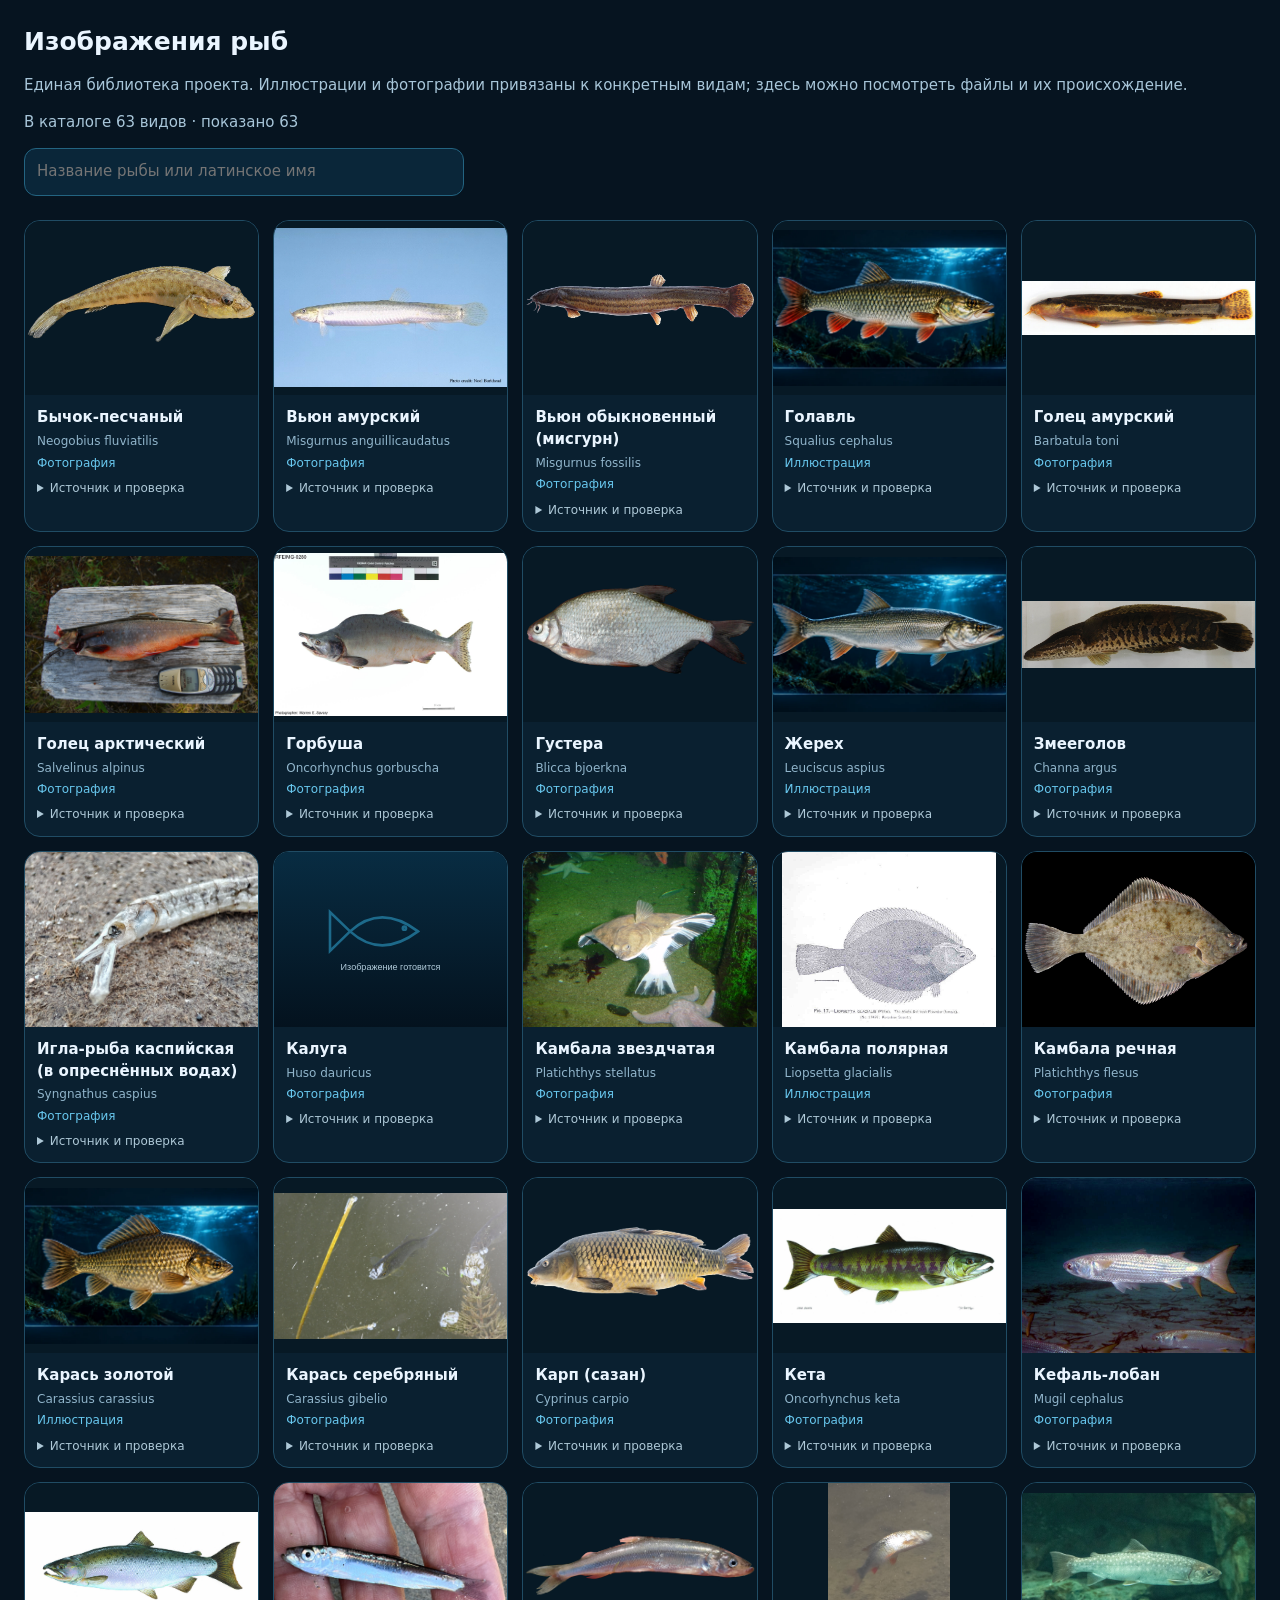
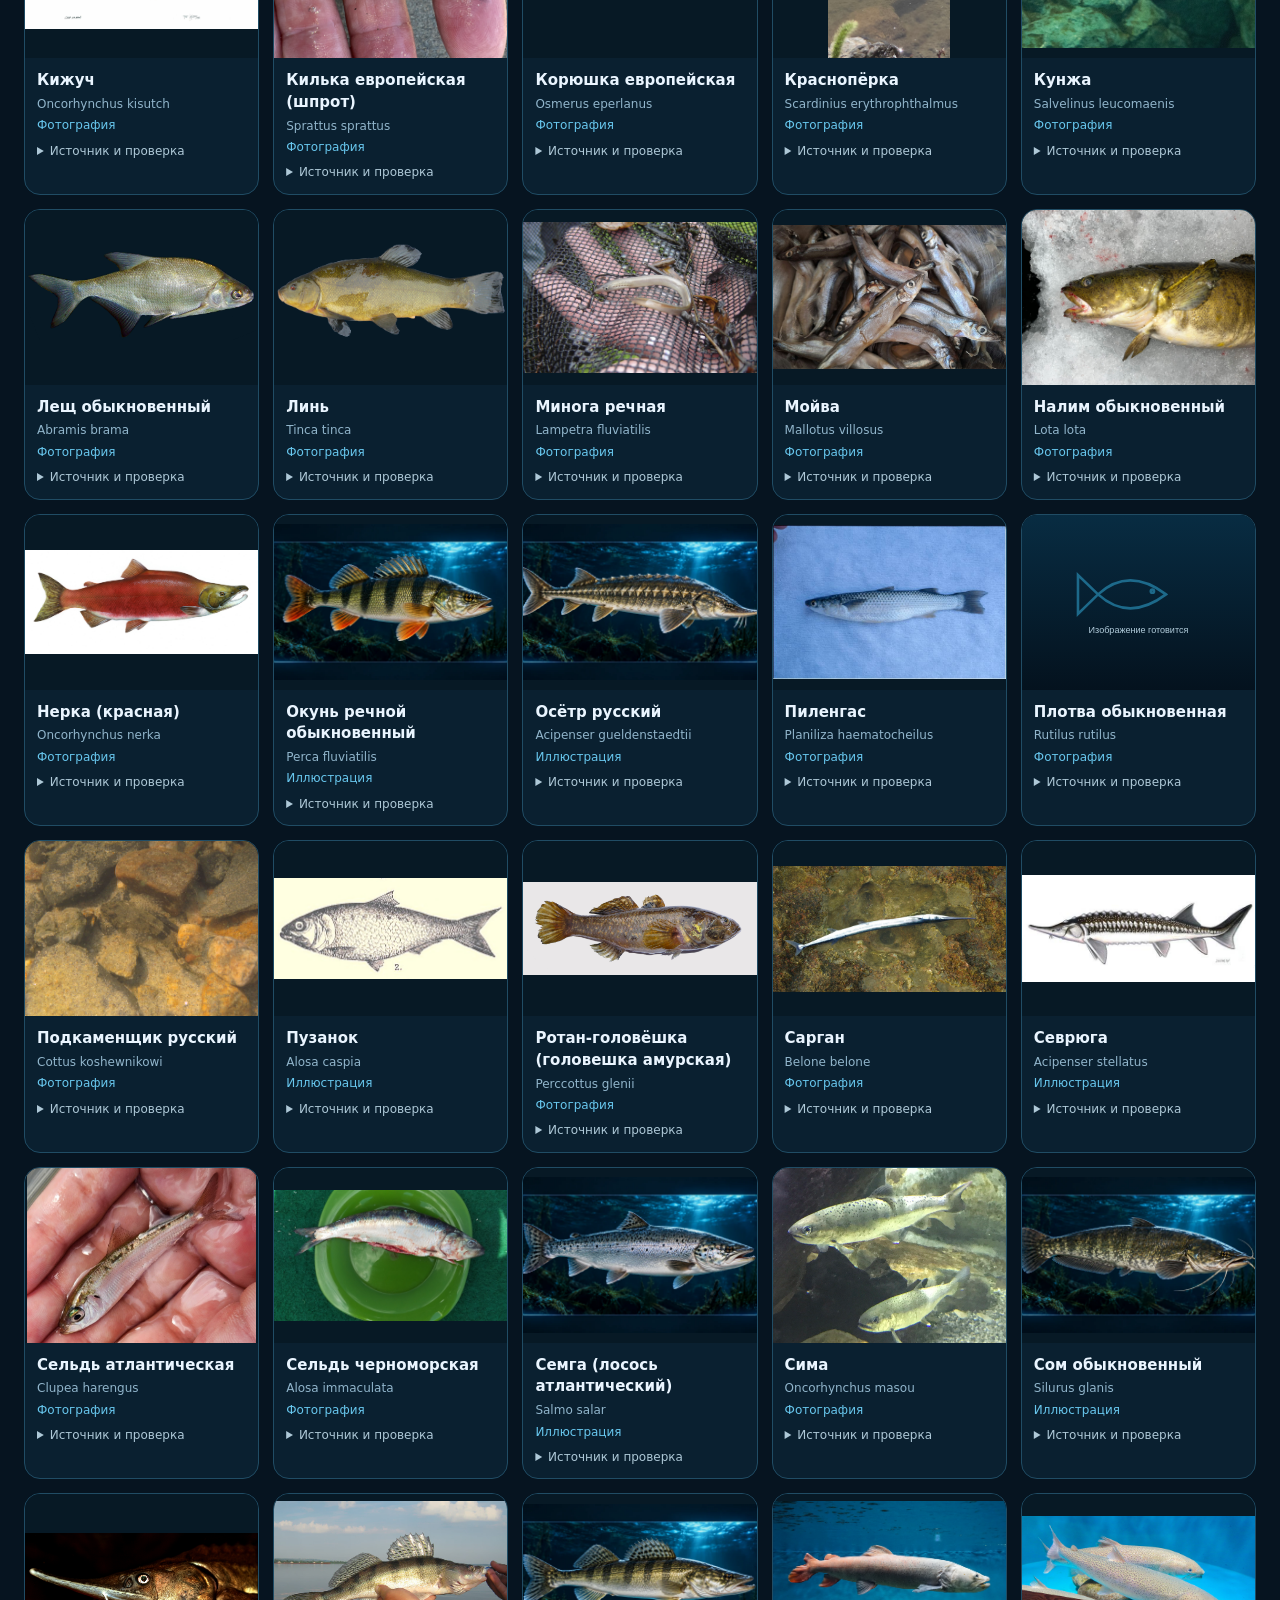
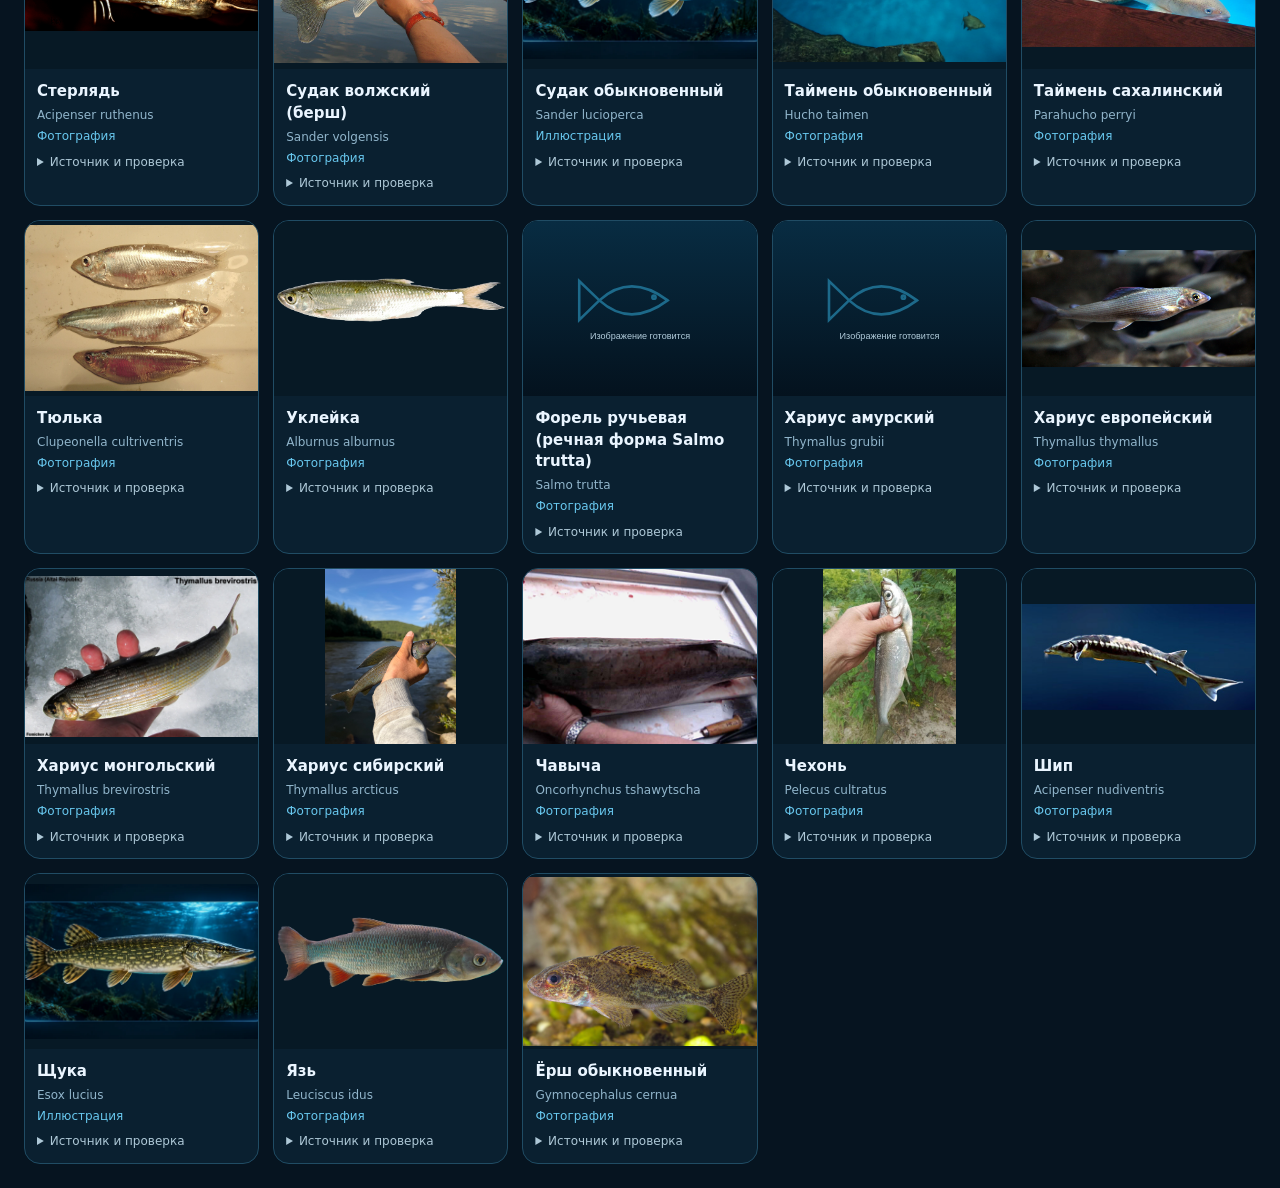
==== assets/fish/index.html @ d1544187 "Store fish images locally and unify catalogue layouts" ====
<!doctype html>
<html lang="ru">
<head>
<meta charset="utf-8">
<meta name="viewport" content="width=device-width,initial-scale=1">
<title>Изображения рыб — библиотека проекта</title>
<style>
*{box-sizing:border-box}body{margin:0;background:#061420;color:#eaf5ff;font:15px/1.45 system-ui,sans-serif}main{max-width:1280px;margin:auto;padding:24px}h1{font-size:25px;margin:0 0 8px}p{color:#a8c6d9}a{color:#67ceff}input{width:100%;max-width:440px;margin:12px 0 24px;padding:12px;border:1px solid #236481;border-radius:12px;background:#0a2639;color:white;font:inherit}.grid{display:grid;grid-template-columns:repeat(auto-fit,minmax(210px,1fr));gap:14px}.card{border:1px solid #204c64;border-radius:16px;overflow:hidden;background:#0a2030}.card img{display:block;width:100%;aspect-ratio:4/3;object-fit:contain;background:#071925}.copy{padding:12px}.name{font-weight:750}.taxon{font-size:12px;color:#91b5cb;margin:4px 0}.kind{font-size:12px;color:#68c7ee}details{margin-top:8px;font-size:12px}summary{cursor:pointer;color:#aec8d7}details p{overflow-wrap:anywhere}#count{margin:8px 0 2px}
</style>
</head>
<body><main>
<h1>Изображения рыб</h1>
<p>Единая библиотека проекта. Иллюстрации и фотографии привязаны к конкретным видам; здесь можно посмотреть файлы и их происхождение.</p>
<p id="count"></p><input id="search" type="search" aria-label="Найти изображение" placeholder="Название рыбы или латинское имя">
<div id="grid" class="grid"></div>
</main>
<script src="../../data/fish-media.js"></script>
<script>
(function(){
  'use strict';
  const images=window.FISH_MEDIA_V1?.images||[];
  const grid=document.getElementById('grid'),input=document.getElementById('search');
  const requested=new URLSearchParams(location.search).get('page');
  const page=requested?Math.max(1,Number(requested)||1):0;
  function text(tag,value,cls){const e=document.createElement(tag);e.textContent=value||'';if(cls)e.className=cls;return e;}
  function render(){
    const q=input.value.trim().toLocaleLowerCase('ru');
    let rows=images.filter(r=>(r.catalog_name+' '+r.taxon).toLocaleLowerCase('ru').includes(q));
    if(page&&!q)rows=rows.slice((page-1)*21,page*21);
    grid.replaceChildren();
    for(const r of rows){
      const card=text('article','','card');
      const img=document.createElement('img');img.alt=r.catalog_name;img.src=r.path.replace(/^assets\/fish\//,'');
      img.addEventListener('error',()=>{if(!img.dataset.fallback){img.dataset.fallback='1';img.src='placeholder.svg';}});
      card.append(img);
      const copy=text('div','','copy');copy.append(text('div',r.catalog_name,'name'),text('div',r.taxon,'taxon'),text('div',r.kind==='photo'?'Фотография':r.kind==='illustration'?'Иллюстрация':'Изображение готовится','kind'));
      const details=document.createElement('details');details.append(text('summary','Источник и проверка'),text('p',r.review_note));
      if(r.source?.url&&/^https?:\/\//.test(r.source.url)){
        const a=text('a','Страница источника');a.href=r.source.url;a.target='_blank';a.rel='noopener noreferrer';details.append(a);
      }
      details.append(text('p',[r.source?.author,r.source?.license].filter(Boolean).join(' · ')));
      copy.append(details);card.append(copy);grid.append(card);
    }
    document.getElementById('count').textContent='В каталоге '+images.length+' видов · показано '+rows.length;
  }
  input.addEventListener('input',render);render();
})();
</script></body></html>
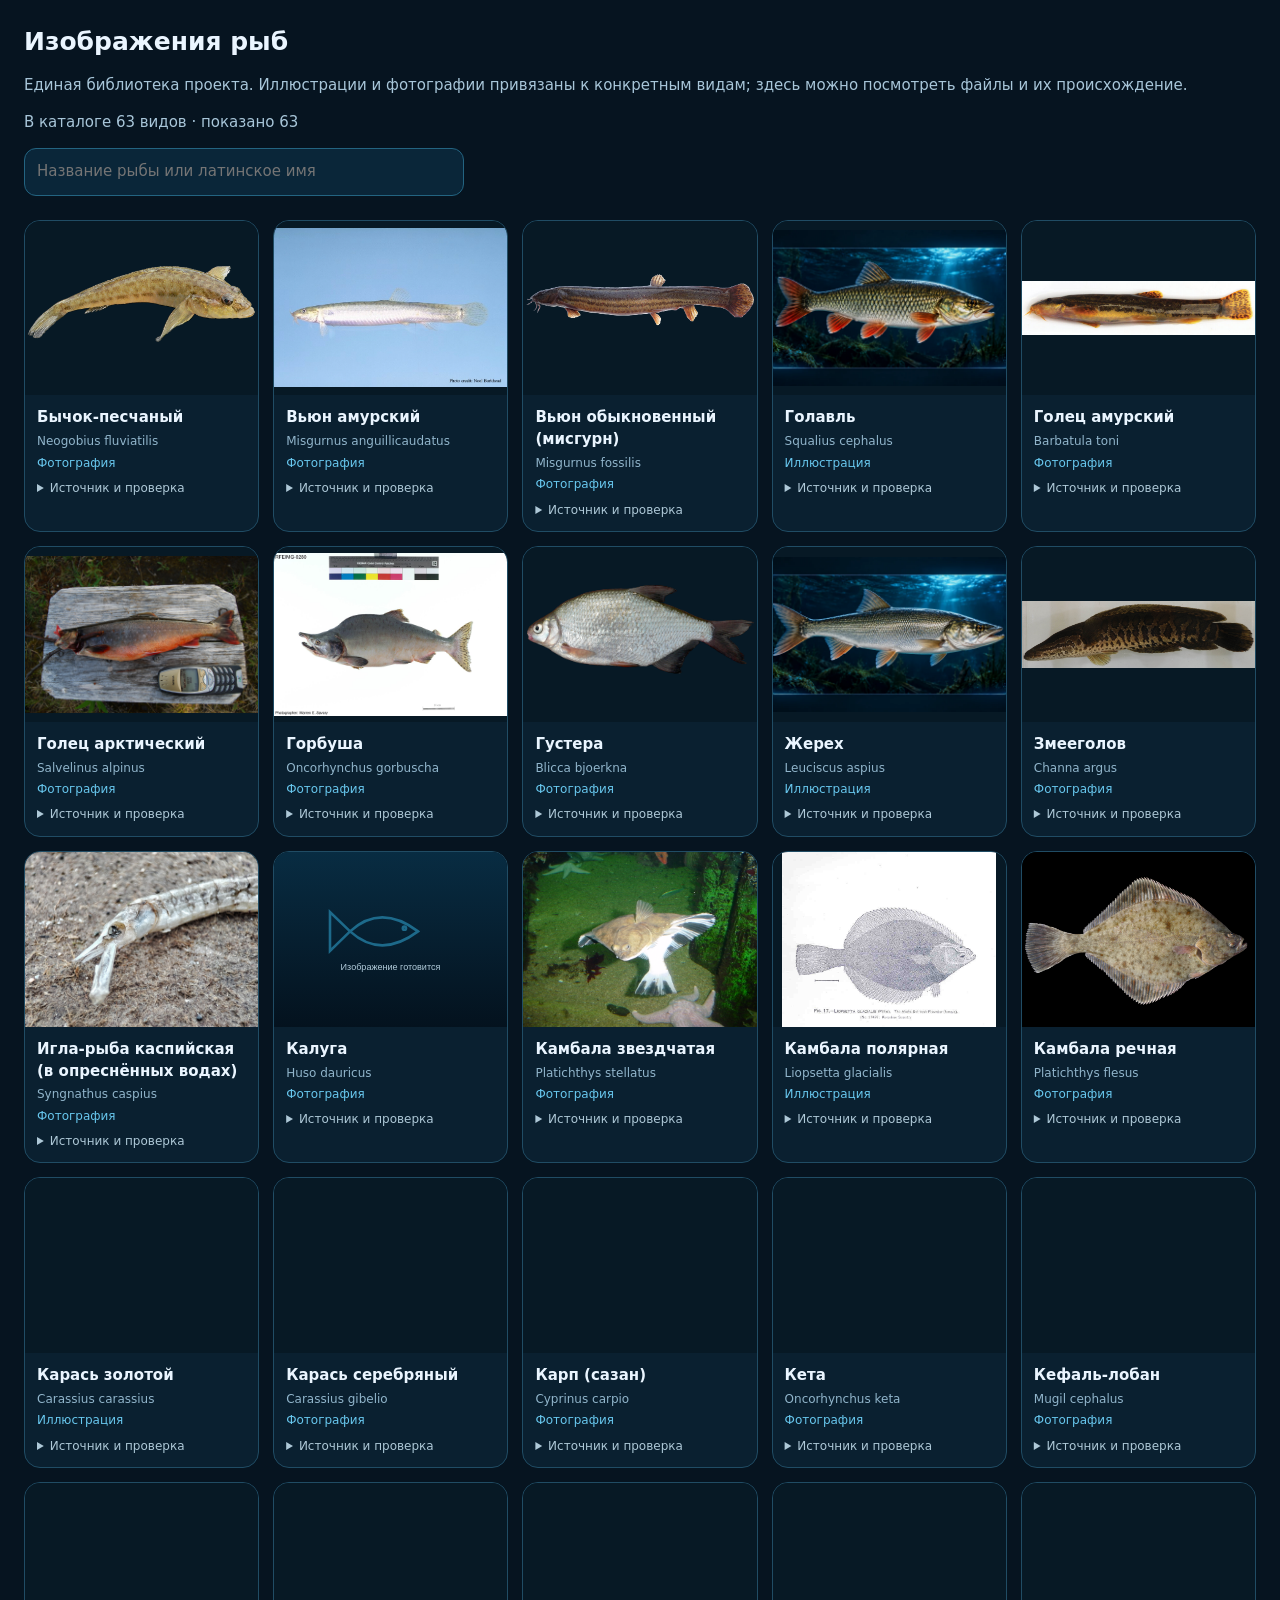
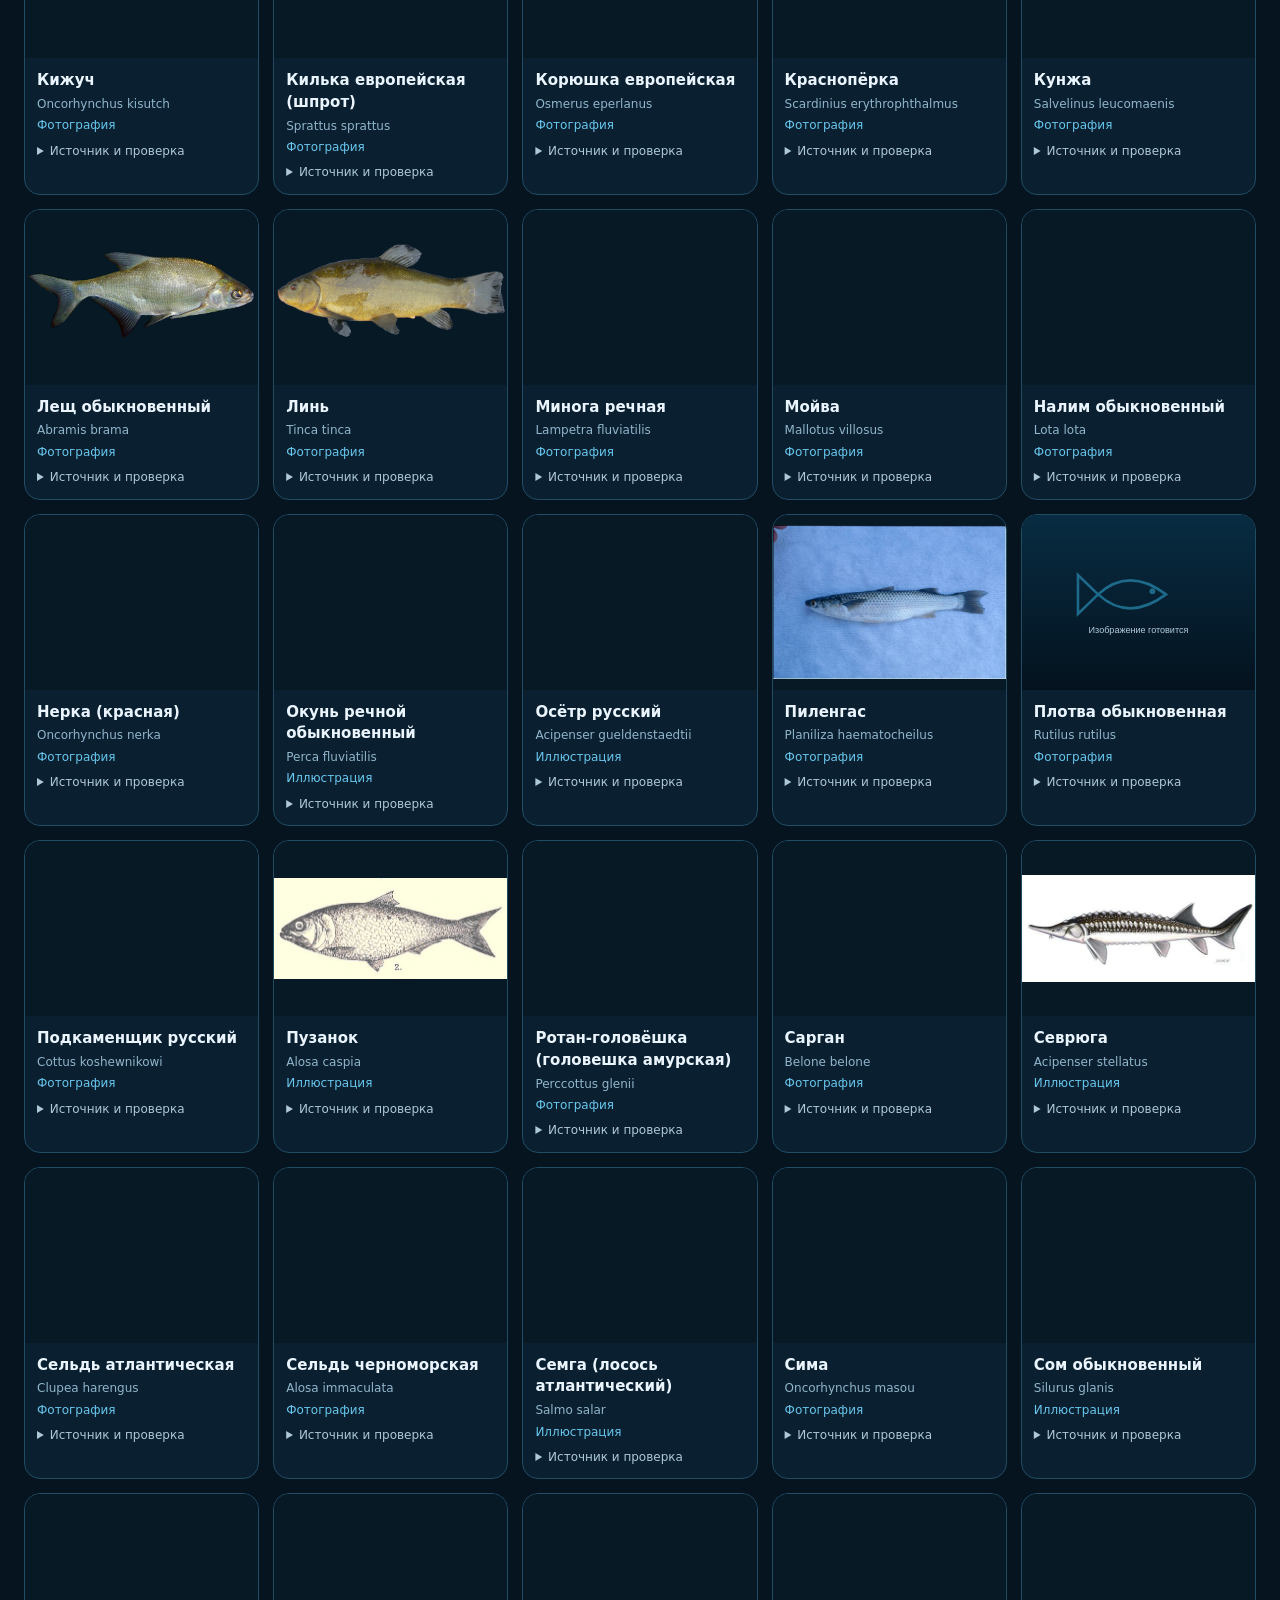
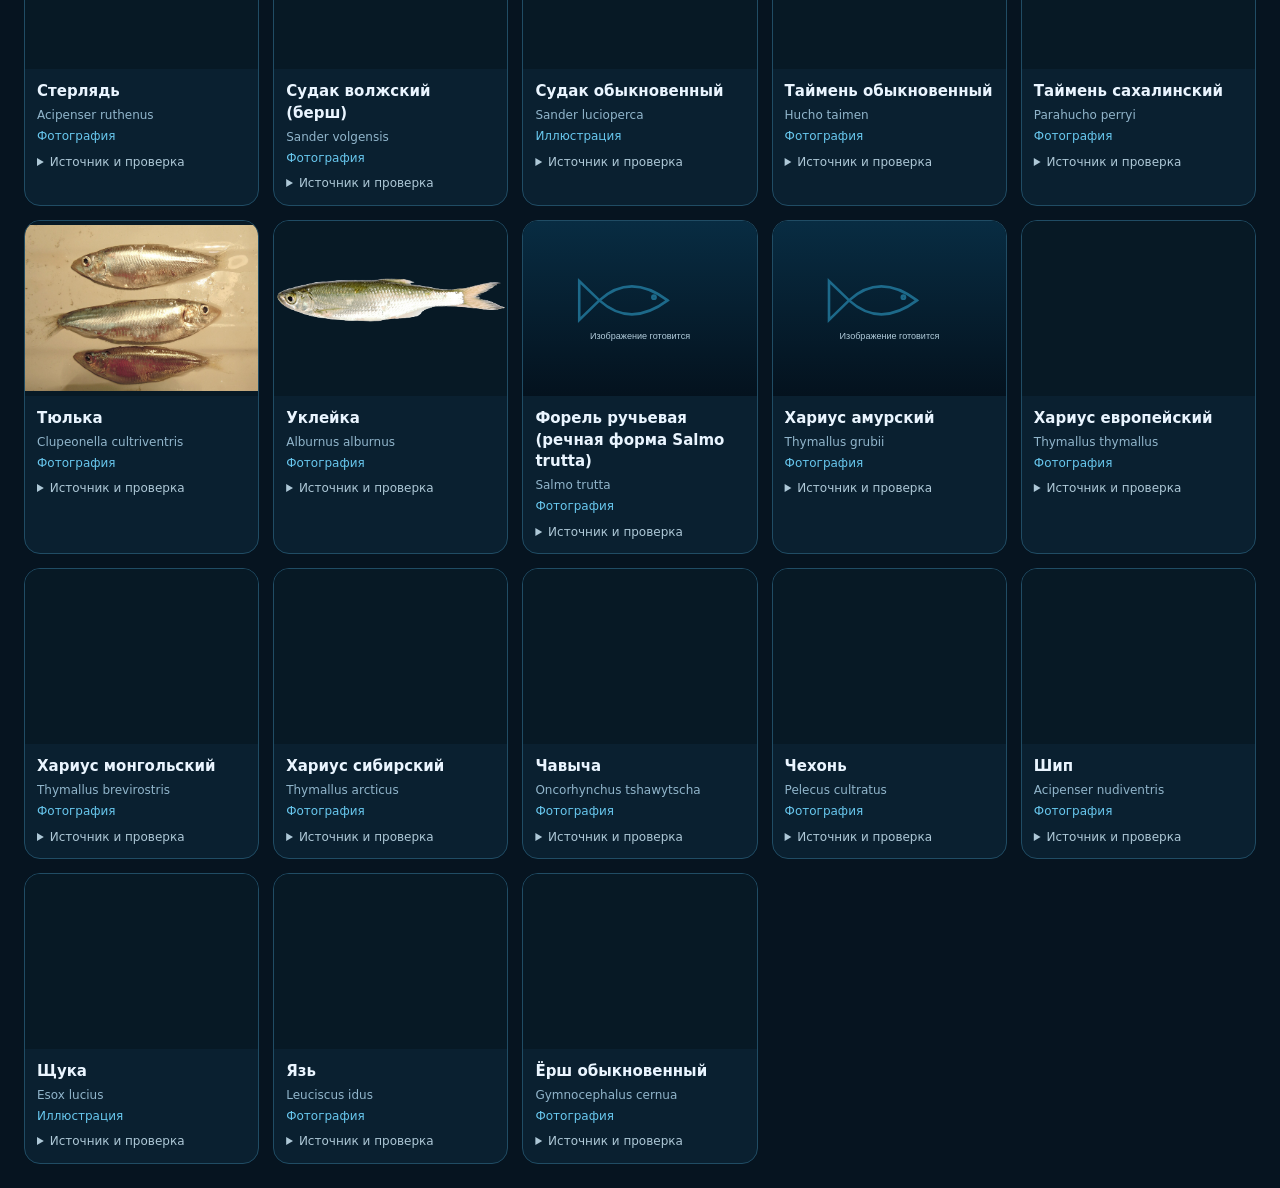
==== commit da699854: "Load fish library images as they enter view" ====
--- a/assets/fish/index.html
+++ b/assets/fish/index.html
@@ -30,7 +30,7 @@
     grid.replaceChildren();
     for(const r of rows){
       const card=text('article','','card');
-      const img=document.createElement('img');img.alt=r.catalog_name;img.src=r.path.replace(/^assets\/fish\//,'');
+      const img=document.createElement('img');img.alt=r.catalog_name;img.loading='lazy';img.decoding='async';img.src=r.path.replace(/^assets\/fish\//,'');
       img.addEventListener('error',()=>{if(!img.dataset.fallback){img.dataset.fallback='1';img.src='placeholder.svg';}});
       card.append(img);
       const copy=text('div','','copy');copy.append(text('div',r.catalog_name,'name'),text('div',r.taxon,'taxon'),text('div',r.kind==='photo'?'Фотография':r.kind==='illustration'?'Иллюстрация':'Изображение готовится','kind'));
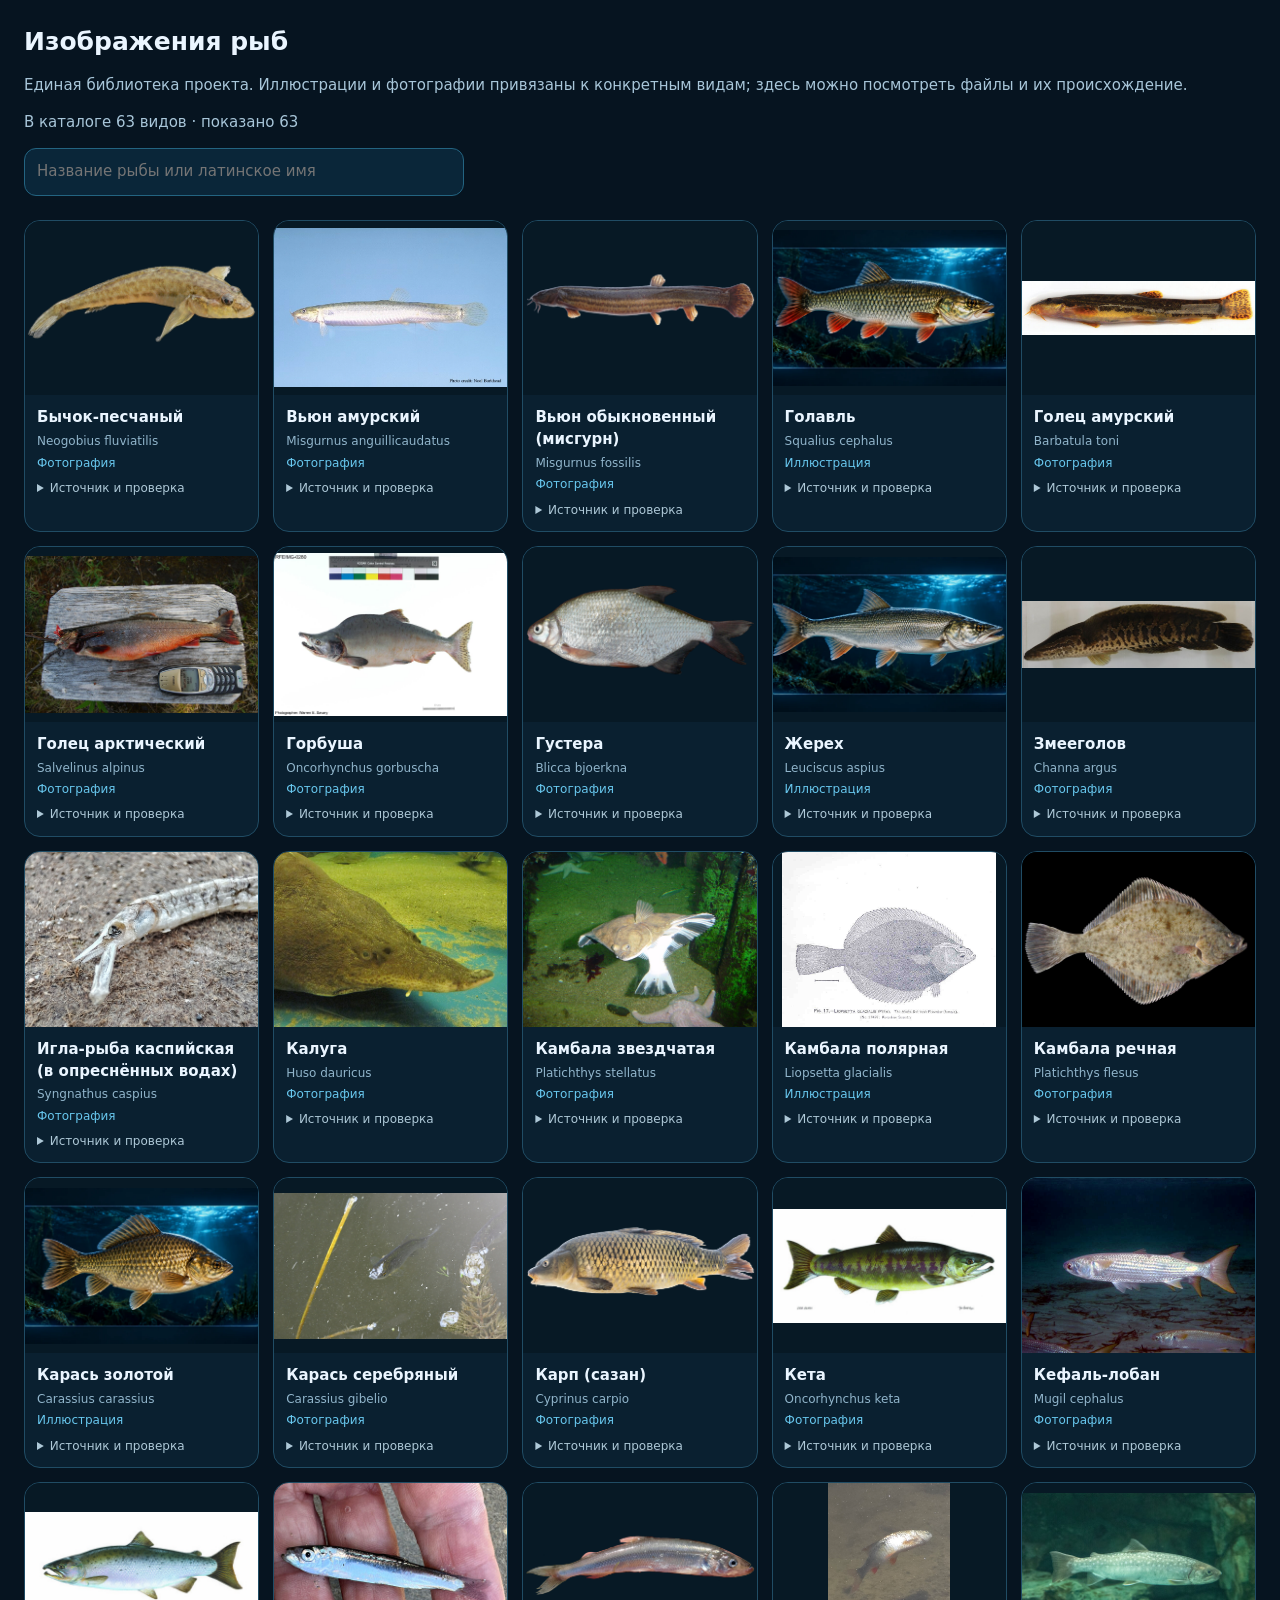
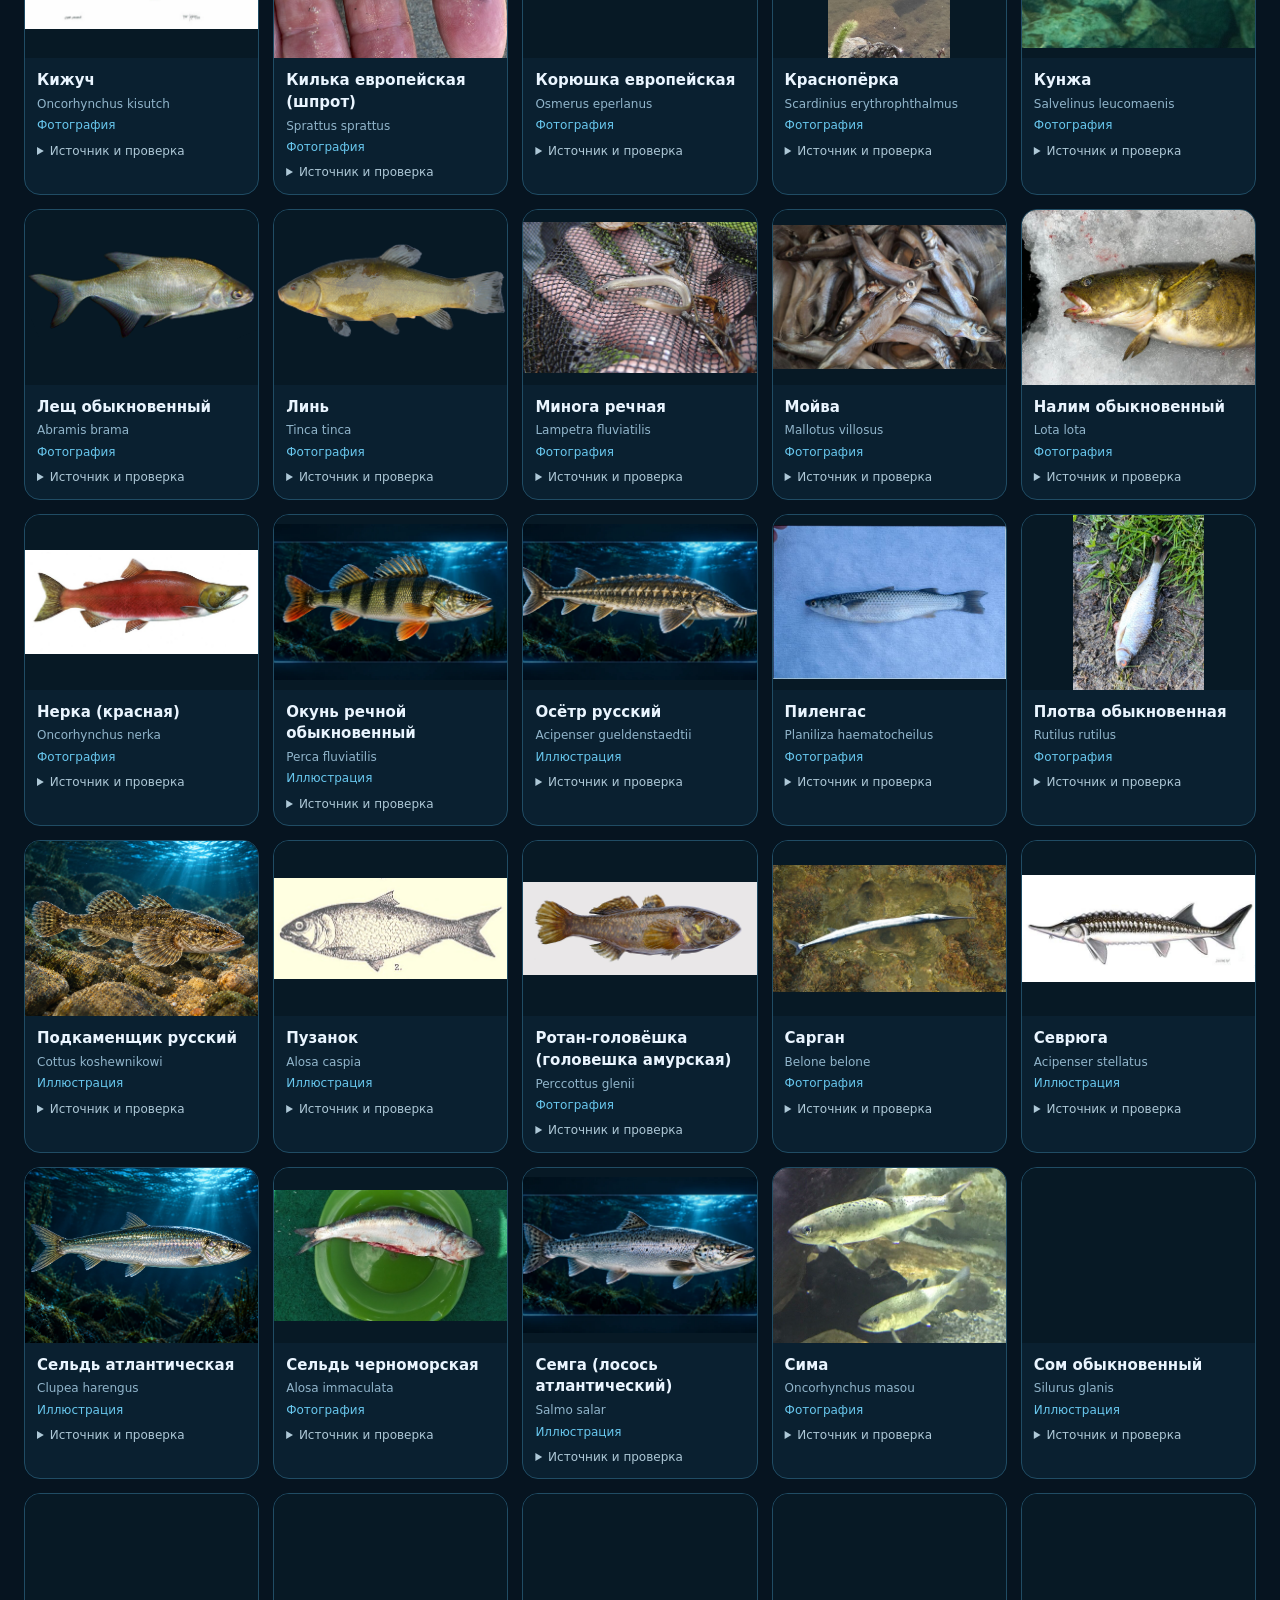
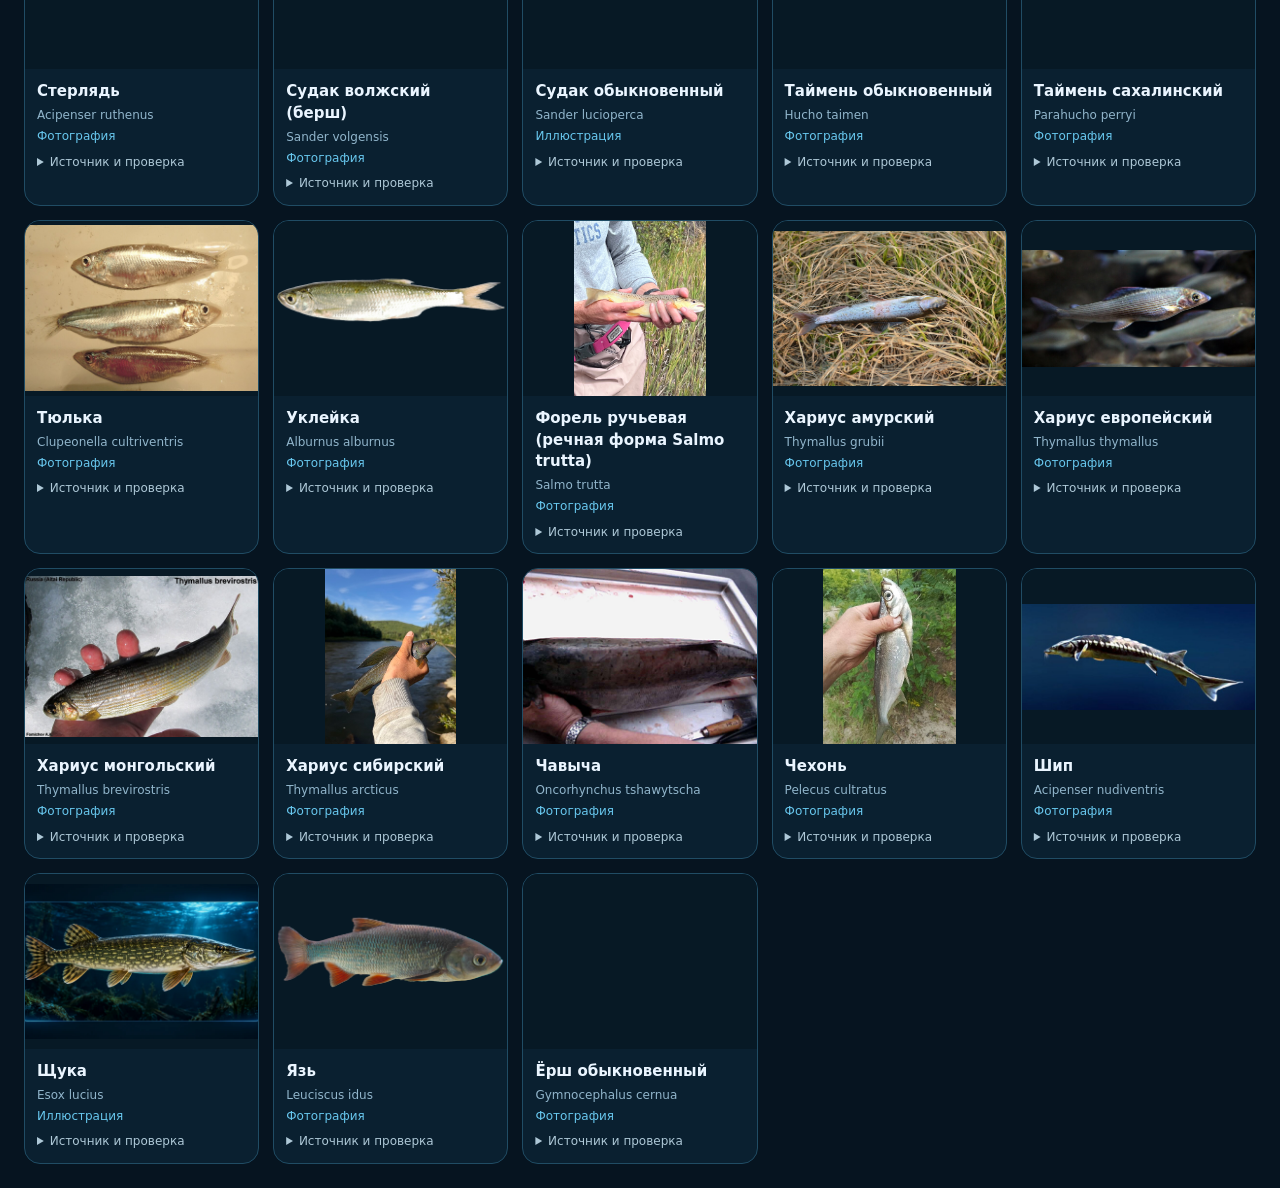
==== commit 659a6002: "Speed up all fish cards and unify underwater group covers" ====
--- a/assets/fish/index.html
+++ b/assets/fish/index.html
@@ -30,7 +30,7 @@
     grid.replaceChildren();
     for(const r of rows){
       const card=text('article','','card');
-      const img=document.createElement('img');img.alt=r.catalog_name;img.loading='lazy';img.decoding='async';img.src=r.path.replace(/^assets\/fish\//,'');
+      const img=document.createElement('img');img.alt=r.catalog_name;img.loading='lazy';img.decoding='async';img.src=(r.thumbnail?.path||r.path).replace(/^assets\/fish\//,'');
       img.addEventListener('error',()=>{if(!img.dataset.fallback){img.dataset.fallback='1';img.src='placeholder.svg';}});
       card.append(img);
       const copy=text('div','','copy');copy.append(text('div',r.catalog_name,'name'),text('div',r.taxon,'taxon'),text('div',r.kind==='photo'?'Фотография':r.kind==='illustration'?'Иллюстрация':'Изображение готовится','kind'));
@@ -39,6 +39,10 @@
         const a=text('a','Страница источника');a.href=r.source.url;a.target='_blank';a.rel='noopener noreferrer';details.append(a);
       }
       details.append(text('p',[r.source?.author,r.source?.license].filter(Boolean).join(' · ')));
+      if(r.source?.reference_url&&/^https?:\/\//.test(r.source.reference_url)){
+        const a=text('a','Фото-ориентир');a.href=r.source.reference_url;a.target='_blank';a.rel='noopener noreferrer';details.append(a);
+        details.append(text('p',[r.source.reference_author,r.source.reference_license].filter(Boolean).join(' · ')));
+      }
       copy.append(details);card.append(copy);grid.append(card);
     }
     document.getElementById('count').textContent='В каталоге '+images.length+' видов · показано '+rows.length;
